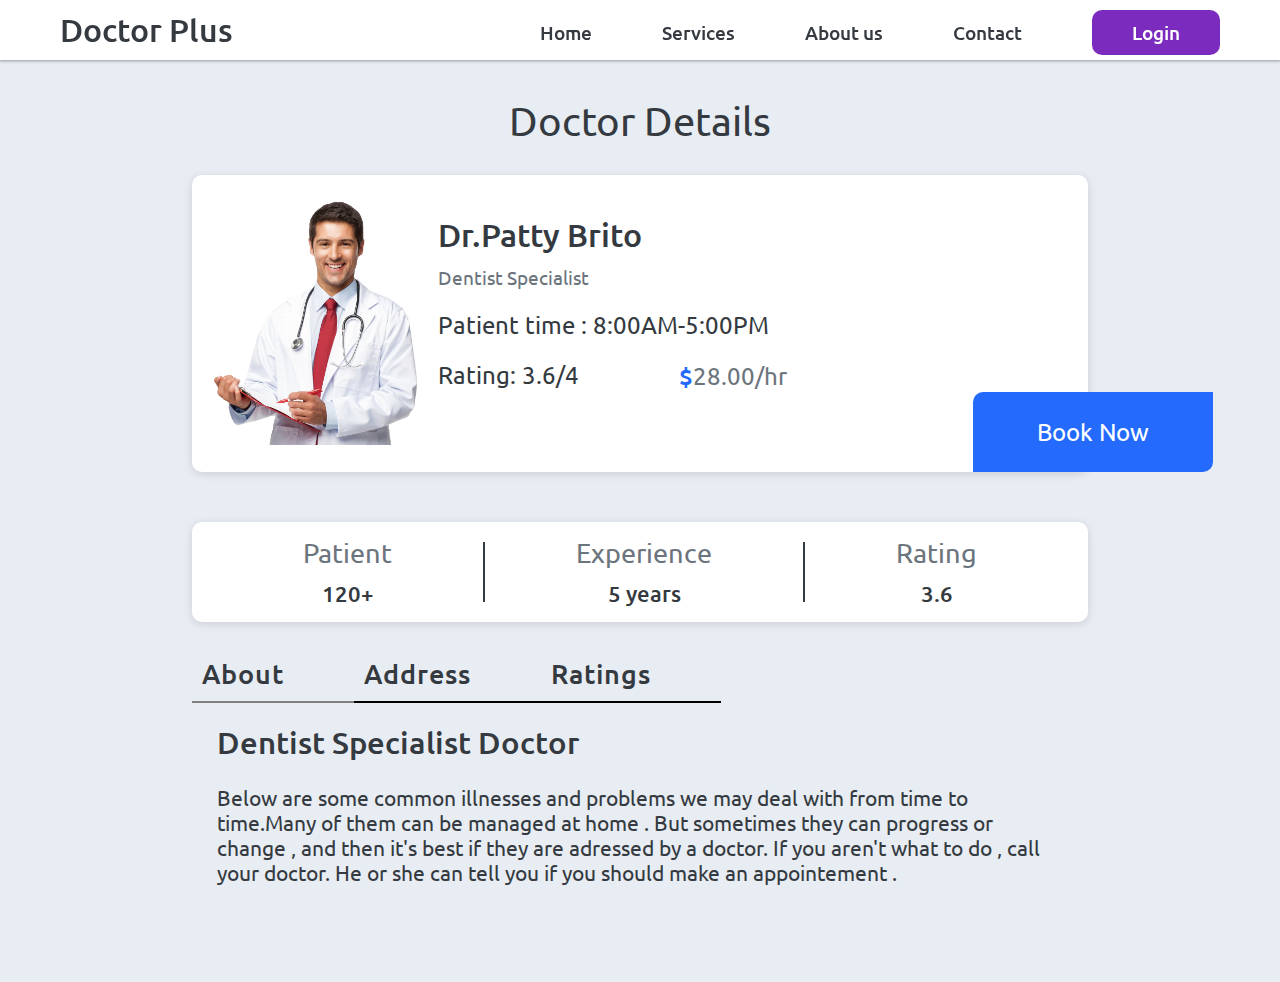
==== html/book.html @ 34a4edec "update" ====
<!DOCTYPE html>
<html lang="en">

<head>
    <meta charset="UTF-8">
    <meta http-equiv="X-UA-Compatible" content="IE=edge">
    <meta name="viewport" content="width=device-width, initial-scale=1.0">
    <link rel="preconnect" href="https://fonts.googleapis.com">
    <link rel="preconnect" href="https://fonts.gstatic.com" crossorigin>
    <link href="https://fonts.googleapis.com/css2?family=Ubuntu:wght@300;400;500;700&display=swap" rel="stylesheet">
    <link rel="preconnect" href="https://fonts.googleapis.com">
    <link rel="preconnect" href="https://fonts.gstatic.com" crossorigin>
    <link href="https://fonts.googleapis.com/css2?family=Lato:wght@400;700&display=swap" rel="stylesheet">
    <link rel="stylesheet" href="../book-css/style.css">
    <link rel="stylesheet" href="../css/nav.css">
    <link rel="stylesheet" href="../book-css/section.css">
    <link rel="stylesheet" href="../book-css/about.css">
    <link rel="stylesheet" href="../book-css/ul.css">
    <title>Document</title>
</head>

<body>
    <div class="page">
        <nav>
            <div class="logo">
                <div class="back"><svg xmlns="http://www.w3.org/2000/svg" width="30" height="30" viewBox="0 0 24 24"><path fill="white" d="M10 3.25A1.75 1.75 0 0 0 8.25 5v3.25H5A1.75 1.75 0 0 0 3.25 10v4c0 .966.784 1.75 1.75 1.75h3.25V19c0 .966.784 1.75 1.75 1.75h4A1.75 1.75 0 0 0 15.75 19v-3.25H19A1.75 1.75 0 0 0 20.75 14v-4A1.75 1.75 0 0 0 19 8.25h-3.25V5A1.75 1.75 0 0 0 14 3.25h-4Z"/></svg></div>
                <div class="text">Doctor Plus</div>
            </div>
            <ul>
                <li><a href="../index.html" class="btn">Home</a></li>
                <li><a href="#" class="btn">Services</a></li>
                <li><a href="#" class="btn">About us</a></li>
                <li><a href="#contact" class="btn">Contact</a></li>
                <li><a href="login.html" target="_blank" id="login">Login</a></li>
            </ul>
        </nav>
        <section>
            <p class="title">Doctor Details</p>
            <div class="doctor">
                <img src="../assets/doc4.png" alt="">
                <div class="info">
                    <div class="name">Dr.Patty Brito</div>
                    <div class="job">Dentist Specialist</div>
                    <div class="time">Patient time : 8:00AM-5:00PM</div>
                    <div class="review">
                        <div class="rating">Rating: <span>3.6/4</span></div>
                        <div class="price"><span>$</span>28.00/hr</div>
                    </div>
                    <button class="book">Book Now</button>

                </div>
            </div>
            <div class="about">
                <div class="details">
                    <div class="infor">
                        <div class="tle">Patient</div>
                        <div class="num">120+</div>
                    </div>
                    <div class="blnk"></div>
                    <div class="infor">
                        <div class="tle">Experience</div>
                        <div class="num">5 years</div>
                    </div>
                    <div class="blnk"></div>
                    <div class="infor">
                        <div class="tle">Rating</div>
                        <div class="num">3.6</div>
                    </div>
                </div>


                <ul class="tabs" role="tablist">
                    <li>
                        <input type="radio" name="tabs" id="tab1" checked />
                        <label for="tab1" role="tab" aria-selected="true" aria-controls="panel1" tabindex="0">About</label>
                        <div id="tab-content1" class="tab-content" role="tabpanel" aria-labelledby="description" aria-hidden="false">
                            <p class="doc">Dentist Specialist Doctor </p>
                            <p>Below are some common illnesses and problems we may deal with from time to time.Many of them can be managed at home . But sometimes they can progress or change , and then it's best if they are adressed by a doctor. If you aren't
                                what to do , call your doctor. He or she can tell you if you should make an appointement .
                            </p>
                        </div>
                    </li>

                    <li>
                        <input type="radio" name="tabs" id="tab2" />
                        <label for="tab2" role="tab" aria-selected="false" aria-controls="panel2" tabindex="0">Address</label>
                        <div id="tab-content2" class="tab-content" role="tabpanel" aria-labelledby="specification" aria-hidden="true">
                            <p>"Sed ut perspiciatis unde omnis iste natus error sit voluptatem accusantium doloremque laudantium, totam rem aperiam, eaque ipsa quae ab illo inventore veritatis et quasi architecto beatae vitae dicta sunt explicabo. Nemo
                            </p>
                        </div>
                    </li>
                    <li>
                        <input type="radio" name="tabs" id="tab3" />
                        <label for="tab3" role="tab" aria-selected="false" aria-controls="panel3" tabindex="0">Ratings </label>
                        <div id="tab-content3" class="tab-content" role="tabpanel" aria-labelledby="rating" aria-hidden="true">
                            <p>Lorem ipsum, dolor sit amet consectetur adipisicing elit. Doloremque explicabo dolore quidem tempore unde. Aperiam praesentium quia animi voluptates officiis facilis non provident sint itaque deserunt fugit repellat, quisquam
                                in?
                            </p>
                        </div>
                    </li>
                </ul>


            </div>
        </section>
    </div>
</body>

</html>
---- book-css/style.css ----
* {
    box-sizing: border-box;
    font-family: 'Ubuntu', sans-serif;
}

body {
    margin: 0;
    padding: 0;
}

.page {
    position: relative;
    height: 100%;
    width: 100%;
    display: grid;
    grid-template-columns: repeat(12, 1fr);
    grid-template-rows: repeat(12, 1fr);
    background-color: #e8ecf3;
}

nav {
    position: fixed;
    background-color: white;
    width: 100%;
    height: auto;
    grid-column: 1/13;
    grid-row: 1/2;
    z-index: 2;
    box-shadow: rgba(60, 64, 67, 0.3) 0px 1px 2px 0px, rgba(60, 64, 67, 0.15) 0px 1px 3px 1px;
    display: grid;
    padding-right: 0px;
    grid-template-areas: 'l l . . u u u u';
}

section {
    height: 900px;
    grid-column: 1/13;
    grid-row: 2/13;
    padding: 0;
    margin: 0;
    display: flex;
    flex-direction: column;
}
---- css/nav.css ----
.logo {
    grid-area: l;
    font-size: 2em;
    font-weight: 500;
    color: #1a202c;
    display: flex;
    flex-direction: row;
    align-items: center;
    margin: 10px 10px 10px 30px;
}

nav ul {
    grid-area: u;
    display: flex;
    flex-direction: row;
    justify-content: right;
    list-style-type: none;
    margin: 20px 0px 10px 0px;
    padding-right: 0px;
}

nav ul li {
    padding: 0 10px 0 10px;
    margin-right: 50px;
    font-size: 1.2em;
    font-weight: 500;
}

nav ul li .btn {
    color: #343a40;
    display: inline-block;
    position: relative;
    padding-bottom: 2px;
}

nav ul li .btn:hover {
    color: #7b2cbf;
}

nav ul li .btn::after {
    content: '';
    position: absolute;
    width: 100%;
    transform: scaleX(0);
    height: 2px;
    bottom: 0;
    left: 0;
    background-color: #7b2cbf;
    transform-origin: bottom right;
    transition: transform 0.25s ease-out;
}

nav ul li .btn:hover::after {
    transform: scaleX(1);
    transform-origin: bottom left;
}

nav ul a {
    text-decoration: none;
}

#login {
    background-color: #7b2cbf;
    border-radius: 10px;
    color: white;
    padding: 10px 40px 10px 40px;
    margin-right: 0px;
}
---- book-css/section.css ----
* {
    color: #343a40;
}

.title {
    font-size: 2.5em;
    text-align: center;
    margin-top: 15px;
}

section .doctor {
    width: 70%;
    margin: 30px auto;
    background-color: white;
    padding: 20px 0 0 20px;
    border-radius: 10px;
    display: flex;
    flex-direction: row;
    box-shadow: rgba(99, 99, 99, 0.2) 0px 2px 8px 0px;
}

section .doctor img {
    height: 250px;
    width: 250px;
    border-radius: 10px;
    margin-right: 20px;
}

section .doctor .info {
    display: flex;
    flex-direction: column;
}

section .doctor .info .name {
    font-size: 2em;
    font-weight: 500;
    margin-top: 20px;
    margin-bottom: 10px;
}

section .doctor .info .job {
    font-size: 1.2em;
    color: #6c757d;
    margin-bottom: 20px;
}

section .doctor .info .time {
    font-size: 1.5em;
    margin-bottom: 20px;
}

section .doctor .info .review {
    font-size: 1.5em;
    display: flex;
    flex-direction: row;
}

section .doctor .info .review .price {
    color: #6c757d;
    margin-left: 100px;
}

section .doctor .info .review .price span {
    color: #246bfd;
    font-weight: 500;
}

section .doctor .info .book {
    background-color: #246bfd;
    height: 80px;
    width: 240px;
    border: none;
    font-size: 1.5em;
    text-align: center;
    margin-left: 535px;
    border-radius: 10px 0px 10px 0px;
    color: white;
}

section .doctor .info .book:hover {
    cursor: pointer;
}

section .about {
    width: 100%;
    height: 100%;
}

section .about .details {
    width: 70%;
    height: 100px;
    margin: 20px auto;
    background-color: white;
    padding: 20px;
    border-radius: 10px;
    display: flex;
    flex-direction: row;
    box-shadow: rgba(99, 99, 99, 0.2) 0px 2px 8px 0px;
}

section .about .tabs {
    position: relative;
    width: 70%;
    margin: auto;
}
---- book-css/about.css ----
.about .details {
    width: 100%;
    height: auto;
    display: flex;
    flex-direction: row;
    justify-content: space-evenly;
}

.about .blnk {
    border: 1px solid #343a40;
}

.about .details .infor {
    display: flex;
    flex-direction: column;
    align-items: center;
    justify-content: center;
}

.about .details .infor .tle {
    font-size: 1.7em;
    color: #6c757d;
}

.about .details .infor .num {
    margin-top: 10px;
    font-size: 1.4em;
    font-weight: 500;
}
---- book-css/ul.css ----
@import url("https://fonts.googleapis.com/css?family=Lato");
* {
    margin: 0;
    padding: 0;
    -moz-box-sizing: border-box;
    -webkit-box-sizing: border-box;
    box-sizing: border-box;
}

.tabs {
    position: relative;
    margin-top: 100px;
    width: 650px;
    float: none;
    list-style: none;
    text-align: left;
}

.tabs li {
    float: left;
    display: block;
}

.tabs input[type="radio"] {
    position: absolute;
    top: 0;
    left: -9999px;
}

.tabs label {
    display: block;
    padding: 10px;
    padding-right: 70px;
    border-radius: 10px 10px 0 0;
    font-size: 1.7em;
    letter-spacing: 1px;
    font-weight: normal;
    background: #e8ecf3;
    cursor: pointer;
    position: relative;
    top: 4px;
    -moz-transition: all 0.2s ease-in-out;
    -o-transition: all 0.2s ease-in-out;
    -webkit-transition: all 0.2s ease-in-out;
    transition: all 0.2s ease-in-out;
    font-weight: 500;
    border-bottom: 2px solid black;
    margin-bottom: 20px;
}

.tabs label:hover {
    background: #e8ecf3;
}

.tabs .tab-content .doc {
    font-size: 1.5em;
    margin-bottom: 30px;
    font-weight: 500;
}

.tabs .tab-content {
    margin-top: 10px;
    z-index: 2;
    display: none;
    overflow: hidden;
    width: 100%;
    font-size: 17px;
    line-height: 25px;
    padding: 25px;
    position: absolute;
    top: 53px;
    left: 0;
    background: #e8ecf3;
    font-size: 1.3em;
}

.tabs [id^="tab"]:checked+label {
    background: #e8ecf3;
    border-bottom: 2px solid grey;
}

.tabs [id^="tab"]:checked~[id^="tab-content"] {
    display: block;
}
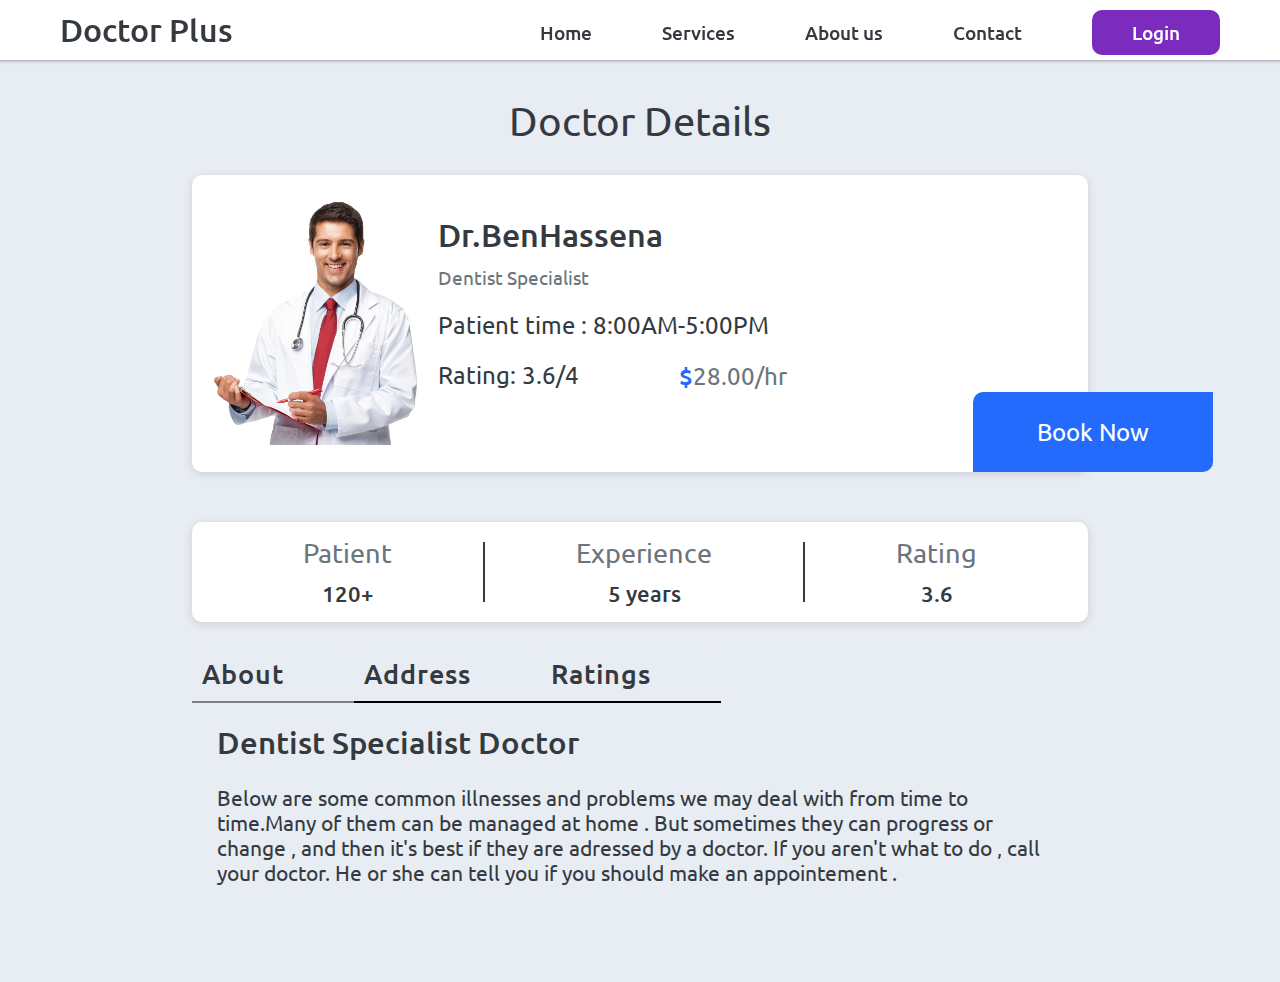
==== commit 4ae39353: "update" ====
--- a/html/book.html
+++ b/html/book.html
@@ -39,7 +39,8 @@
             <div class="doctor">
                 <img src="../assets/doc4.png" alt="">
                 <div class="info">
-                    <div class="name">Dr.Patty Brito</div>
+                    <div class="name">
+                        Dr.BenHassena</div>
                     <div class="job">Dentist Specialist</div>
                     <div class="time">Patient time : 8:00AM-5:00PM</div>
                     <div class="review">
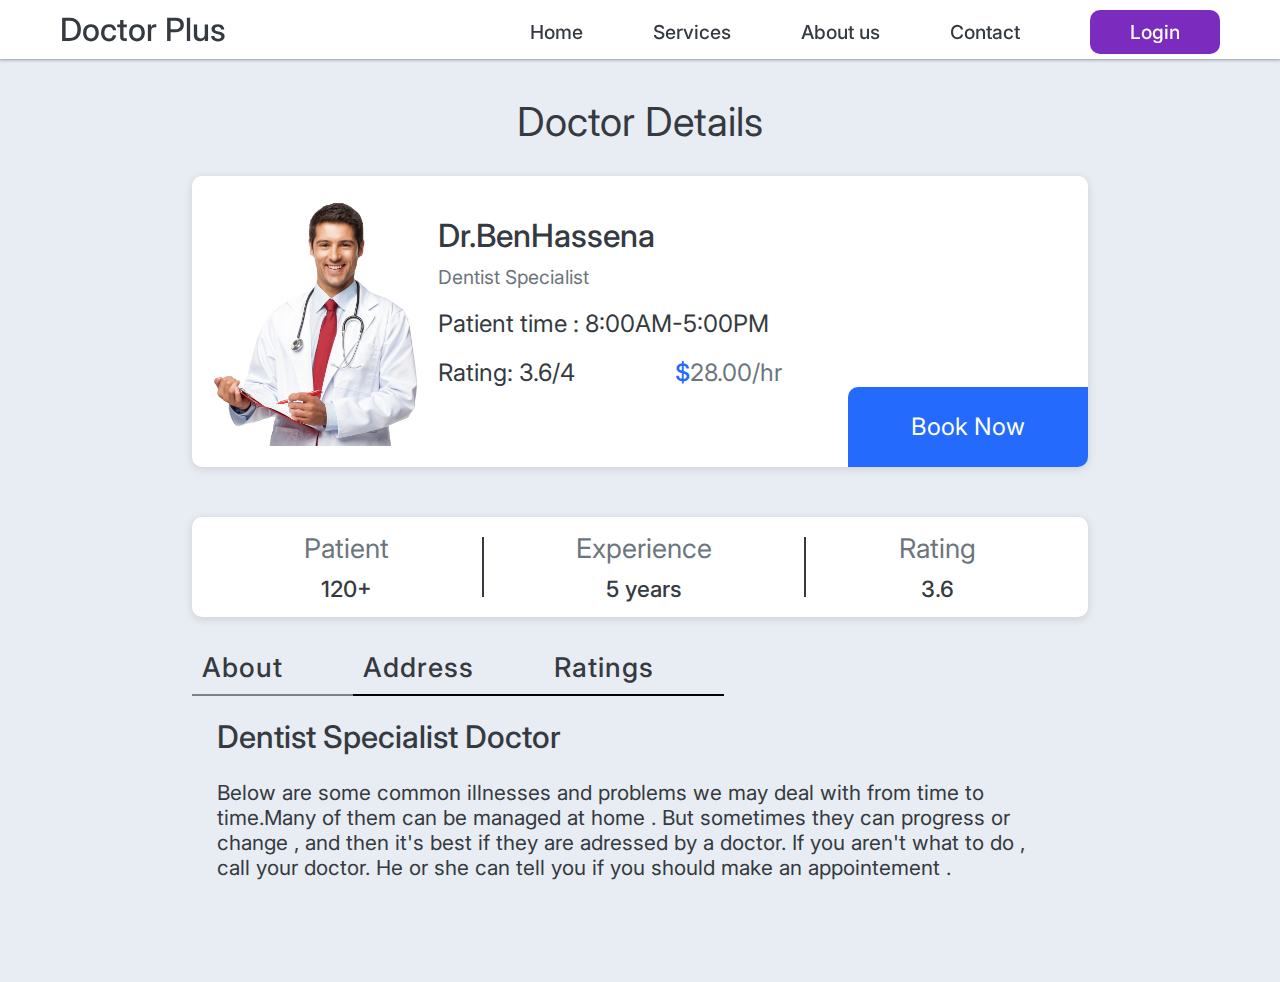
==== commit ab4ca6c1: "UPDATE" ====
--- a/html/book.html
+++ b/html/book.html
@@ -7,7 +7,7 @@
     <meta name="viewport" content="width=device-width, initial-scale=1.0">
     <link rel="preconnect" href="https://fonts.googleapis.com">
     <link rel="preconnect" href="https://fonts.gstatic.com" crossorigin>
-    <link href="https://fonts.googleapis.com/css2?family=Ubuntu:wght@300;400;500;700&display=swap" rel="stylesheet">
+    <link href="https://fonts.googleapis.com/css2?family=Inter:wght@100;200;300;400;500;600;700;800;900&display=swap" rel="stylesheet">
     <link rel="preconnect" href="https://fonts.googleapis.com">
     <link rel="preconnect" href="https://fonts.gstatic.com" crossorigin>
     <link href="https://fonts.googleapis.com/css2?family=Lato:wght@400;700&display=swap" rel="stylesheet">
@@ -47,7 +47,7 @@
                         <div class="rating">Rating: <span>3.6/4</span></div>
                         <div class="price"><span>$</span>28.00/hr</div>
                     </div>
-                    <button class="book">Book Now</button>
+                    <div class="btn"><button class="book">Book Now</button></div>
 
                 </div>
             </div>
--- a/book-css/style.css
+++ b/book-css/style.css
@@ -1,6 +1,6 @@
 * {
     box-sizing: border-box;
-    font-family: 'Ubuntu', sans-serif;
+    font-family: 'Inter', sans-serif;
 }
 
 body {
--- a/book-css/section.css
+++ b/book-css/section.css
@@ -29,6 +29,7 @@
 section .doctor .info {
     display: flex;
     flex-direction: column;
+    width: 100%;
 }
 
 section .doctor .info .name {
@@ -65,14 +66,21 @@
     font-weight: 500;
 }
 
+section .doctor .info .btn {
+    width: 100%;
+    display: flex;
+    flex-direction: row;
+    height: 80px;
+    justify-content: end;
+}
+
 section .doctor .info .book {
     background-color: #246bfd;
-    height: 80px;
+    height: auto;
     width: 240px;
     border: none;
     font-size: 1.5em;
     text-align: center;
-    margin-left: 535px;
     border-radius: 10px 0px 10px 0px;
     color: white;
 }
